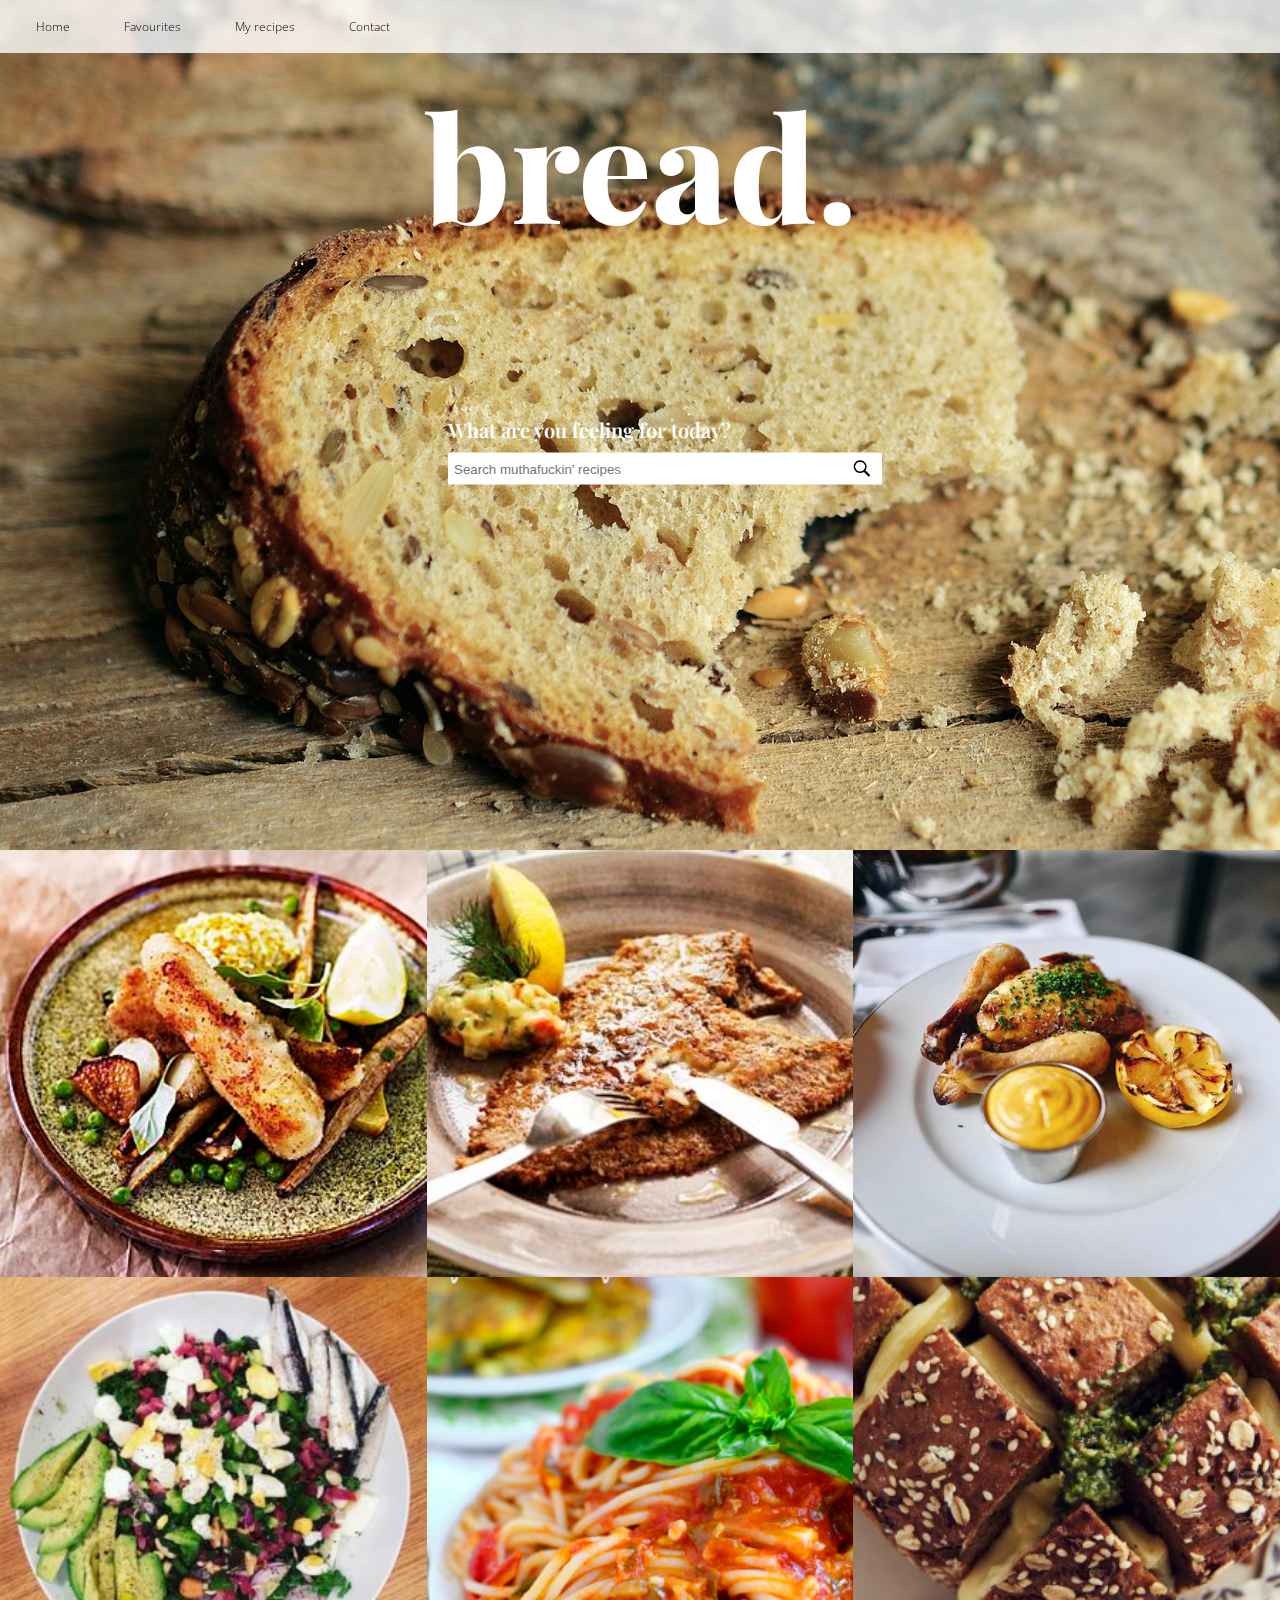
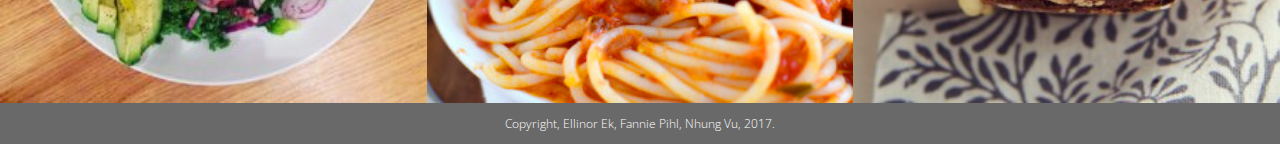
==== index.html @ ef3ef559 "project" ====
<!DOCTYPE html>
<html>
<head>
    <meta charset="UTF-8">
   <link rel="stylesheet" type="text/css" href="main.css">
    <link href="https://fonts.googleapis.com/css?family=Open+Sans" rel="stylesheet">
    <link href="https://fonts.googleapis.com/css?family=Playfair+Display:400,400i,700,700i,900,900i" rel="stylesheet">

    <title>Recept</title>
</head>
 <header class="site-header">
    <nav class="site-nav">
        <ul>
            <li> <a href="index.html">Home</a></li>   
            <li> <a href="#">Favourites</a></li>
            <li> <a href="#">My recipes</a></li>
            <li> <a href="#">Contact</a></li>
        </ul>
    </nav>
  </header> 
     
    <div id="bread"> 
     <h1 class="bread-titel">bread.</h1>
  <div class="wrap">
  <p class="search-title">What are you feeling for today?</p>
   <div class="search">
      <input type="text" class="searchTerm" placeholder="Search muthafuckin' recipes">
      <button type="submit" class="searchButton">
        <!--<i class="fa fa-search"></i>-->
        <img src="img/magnifying.png" class="magnify"/>
     </button>
   </div><!---search-title--->
</div><!--end wrap-->

</div> <!--end bread--> 
     

    
<body>
 

<div class="container">
  <img img src="img/fisk.jpeg" class="image">
  <div class="overlay">
    <div class="text"><a href="fisk.html">Fishy fish</a></div>
  </div>
</div><!--end container-->

<div class="container">
  <img img src="img/stek.jpeg" class="image">
  <div class="overlay">
    <div class="text"><a href="stek.html">Steak</a></div>
  </div>
</div><!--end container-->

<div class="container">
  <img img src="img/chick.png" class="image">
  <div class="overlay">
    <div class="text"><a href="kyckling.html">Chicken</a></div>
  </div>
</div><!--end container-->

<div class="container">
  <img img src="img/sallad.jpg" class="image">
  <div class="overlay">
    <div class="text"><a href="sallad.html">Salad</a></div>
  </div>
</div><!--end container-->


<div class="container">
  <img img src="img/pasta.jpg" class="image">
  <div class="overlay">
    <div class="text"><a href="pasta.html">Pasta</a></div>
  </div>
</div><!--end container-->

<div class="container">
  <img img src="img/bröd.jpg" class="image">
  <div class="overlay">
    <div class="text"><a href="bröd.html">Bread</a></div>
  </div>
</div><!--end container-->


    
</body>
    
<footer>
    <p> Copyright, Ellinor Ek, Fannie Pihl, Nhung Vu, 2017.</p>
</footer>
</html>
---- main.css ----
@import url(https://fonts.googleapis.com/css?family=Open+Sans:700,300,900);
@import url(https://fonts.googleapis.com/css?family=Lato:900);

/* COMMON */
body {
    margin: 0 auto;
    background-image: url(img/wood.png);
    font-family: Open Sans;
    font-weight: 300;
    font-size: 12px;
   
}

a {
  text-decoration: none;
  color: black;
}

/* HEADER */

h1.bread-titel{
    color: white;
    font-size: 146px;
    text-align: center;
    margin: 0;
    padding-top: 66px;
    font-family: 'Playfair Display', serif;
    font-weight:800;
}
/* Headerbilder*/
#bread{
    background-image:url(img/bread.jpg);
    height: 850px;
 
}

#fish{
    background-image:url(img/loser.jpg);
    height: 650px;
    background-size: cover;
    
}
.site-header nav {
    position: fixed;
    top: 0;
    left: 0;
    width: 100%;
    background-color: rgba(255, 255, 255, 0.8);
    padding: 8px 0 8px 0px;
    z-index: 1;
}
.site-header nav ul li {
    position: relative;
    display: inline-block;
    margin-right: 6px;
}
.site-header nav ul li a {
    margin-left: 24px;
    text-decoration: none;
    color: black;
}

.site-header nav ul li a:link,
.site-header nav ul li a:visited {
    display: block;/*block elements so we can add them padding*/
    padding: 10px 12px;
    border-bottom: none;
    text-decoration: none;
}

.site-header nav ul li a:hover {
    color: #7A7A7A;
}   

.site-header nav ul li.current-menu-item a:link,
.site-header nav ul li.current-menu.item a:visited,
.site-header nav ul li.current-page-ancestor a:link,
.site-header nav ul li.current-page-ancestor a:visited {
    font-weight: bold;
    color: #FFF;
}

.site-nav ul {
    margin: 0;
    padding: 0;
}

.site-nav ul li {
    list-style: none;
    float: left;
}

/* SEARCH */

.search-title {
  font-family: 'Playfair Display', serif;
  color: white;
  font-weight: 600;
    font-size: 20px;
    margin: 0;
}

.search {
  width: 100%;
  position: relative;
    margin-top: 10px;
}

.magnify {
  width: 18px;
  margin-top: 4px;
}

.searchTerm {
  float: left;
  width: 100%;
  border: 1px solid #fff;
  padding: 5px;
  height: 20px;
  border-radius: 1px;
  outline: none;
  color: brown;
}

.searchTerm:focus{
  color: #000;
}

.searchButton {
  position: absolute;  
  right: -50px;
  width: 40px;
  height: 32px;
  border: 1px solid #fff;
  background: #fff;
  text-align: center;
  color: #fff;
  border-radius: 1px;
  cursor: pointer;
  font-size: 20px;
}

.wrap{
  width: 30%;
  position: absolute;
  top: 50%;
  left: 50%;
  transform: translate(-50%, -50%);
}

/* Container */ 

.container {
  position: relative;
  width: 33.33%;
  margin: 0;
  float: left;
}

.image {
  display: block;
  width: 100%;
  height: auto;
}

.overlay {
  position: absolute;
  top: 0;
  bottom: 0;
  left: 0;
  right: 0;
  height: 100%;
  width: 100%;
  opacity: 0;
  transition: .5s ease;
  background-color: #efefef;
}

.container:hover .overlay {
  opacity: 0.7;
}

.text {
  color: #000000;
  font-size: 30px;
  position: absolute;
  top: 50%;
  left: 50%;
  transform: translate(-50%, -50%);
  -ms-transform: translate(-50%, -50%);
}

/* FOOTER */

footer{
    background-color: dimgray;
    color: white;
    height: 40px;
    text-align: center;
    padding:0;
    display: table;
    width: 100%;
    margin-top: 20px;
}

/* FISK-SIDAN */

/* HEADER */

.fish-logga {
  margin-left: 24px;
  margin-top: 10px;
  font-family: 'Playfair Display', serif;
  font-weight:600;
}
h1.fish-title {
  color: white;
  font-size: 94px;
  text-align: center;
  margin: 0;
  font-family: 'Playfair Display', serif;
  font-weight:800;
  padding-top: 118px;
}

.fish-recipe {
  font-size: 24px;
  color: #fff;
  font-family: 'Playfair Display', serif;
  font-weight:600;
  margin-left: 48px;
  margin-top: 56px;
  margin-bottom: 44px;
}

/* Container */ 

.bigfish-container {
  margin: 0 auto;
  max-width: 100%;
  margin-left: 88px;
}

.fish-container {
  position: relative;
  width: 33.33%;
  margin: 0;
  float: left;
}

.fish-image {
  display: block;
  width: 75%;
  height: auto;
}

.fish-overlay {
  position: absolute;
  top: 0;
  bottom: 0;
  left: 0;
  right: 0;
  height: 100%;
  width: 75%;
  opacity: 0;
  transition: .5s ease;
  background-color: #efefef;
}

.fish-container:hover .fish-overlay {
  opacity: 0.7;
}

/*.fish-text {
  color: #000000;
  font-size: 30px;
  position: absolute;
  top: 50%;
  left: 50%;
  transform: translate(-50%, -50%);
  -ms-transform: translate(-50%, -50%);
}*/

.fish-rubrik {
  color: #fff;
}
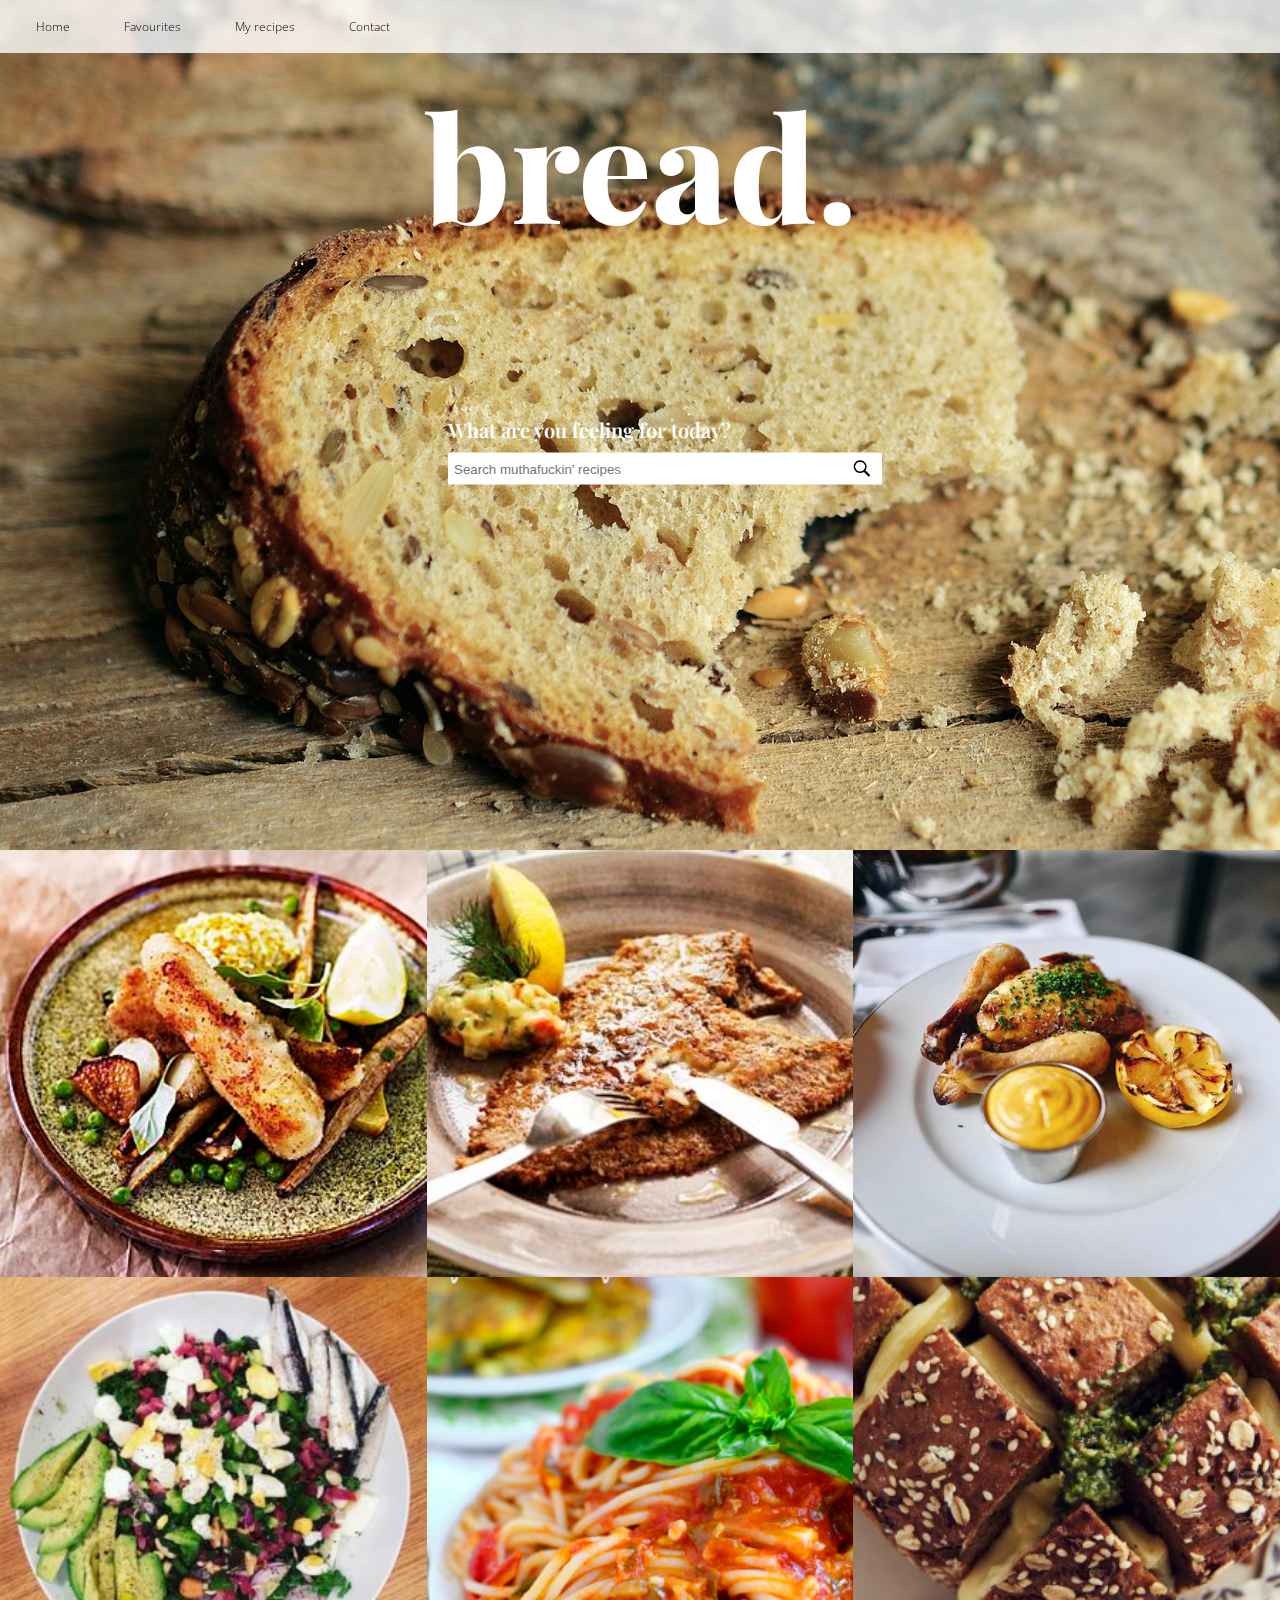
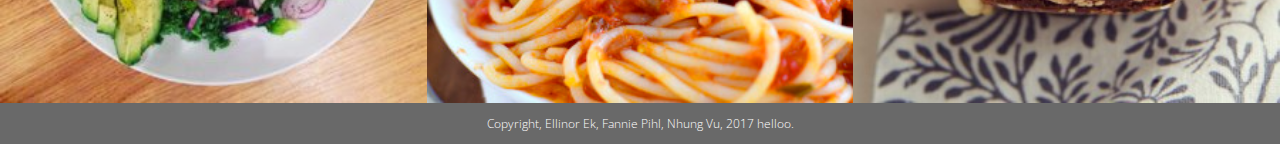
==== commit 8fcb1451: "fannie" ====
--- a/index.html
+++ b/index.html
@@ -87,6 +87,6 @@
 </body>
     
 <footer>
-    <p> Copyright, Ellinor Ek, Fannie Pihl, Nhung Vu, 2017.</p>
+    <p> Copyright, Ellinor Ek, Fannie Pihl, Nhung Vu, 2017 helloo.</p>
 </footer>
 </html>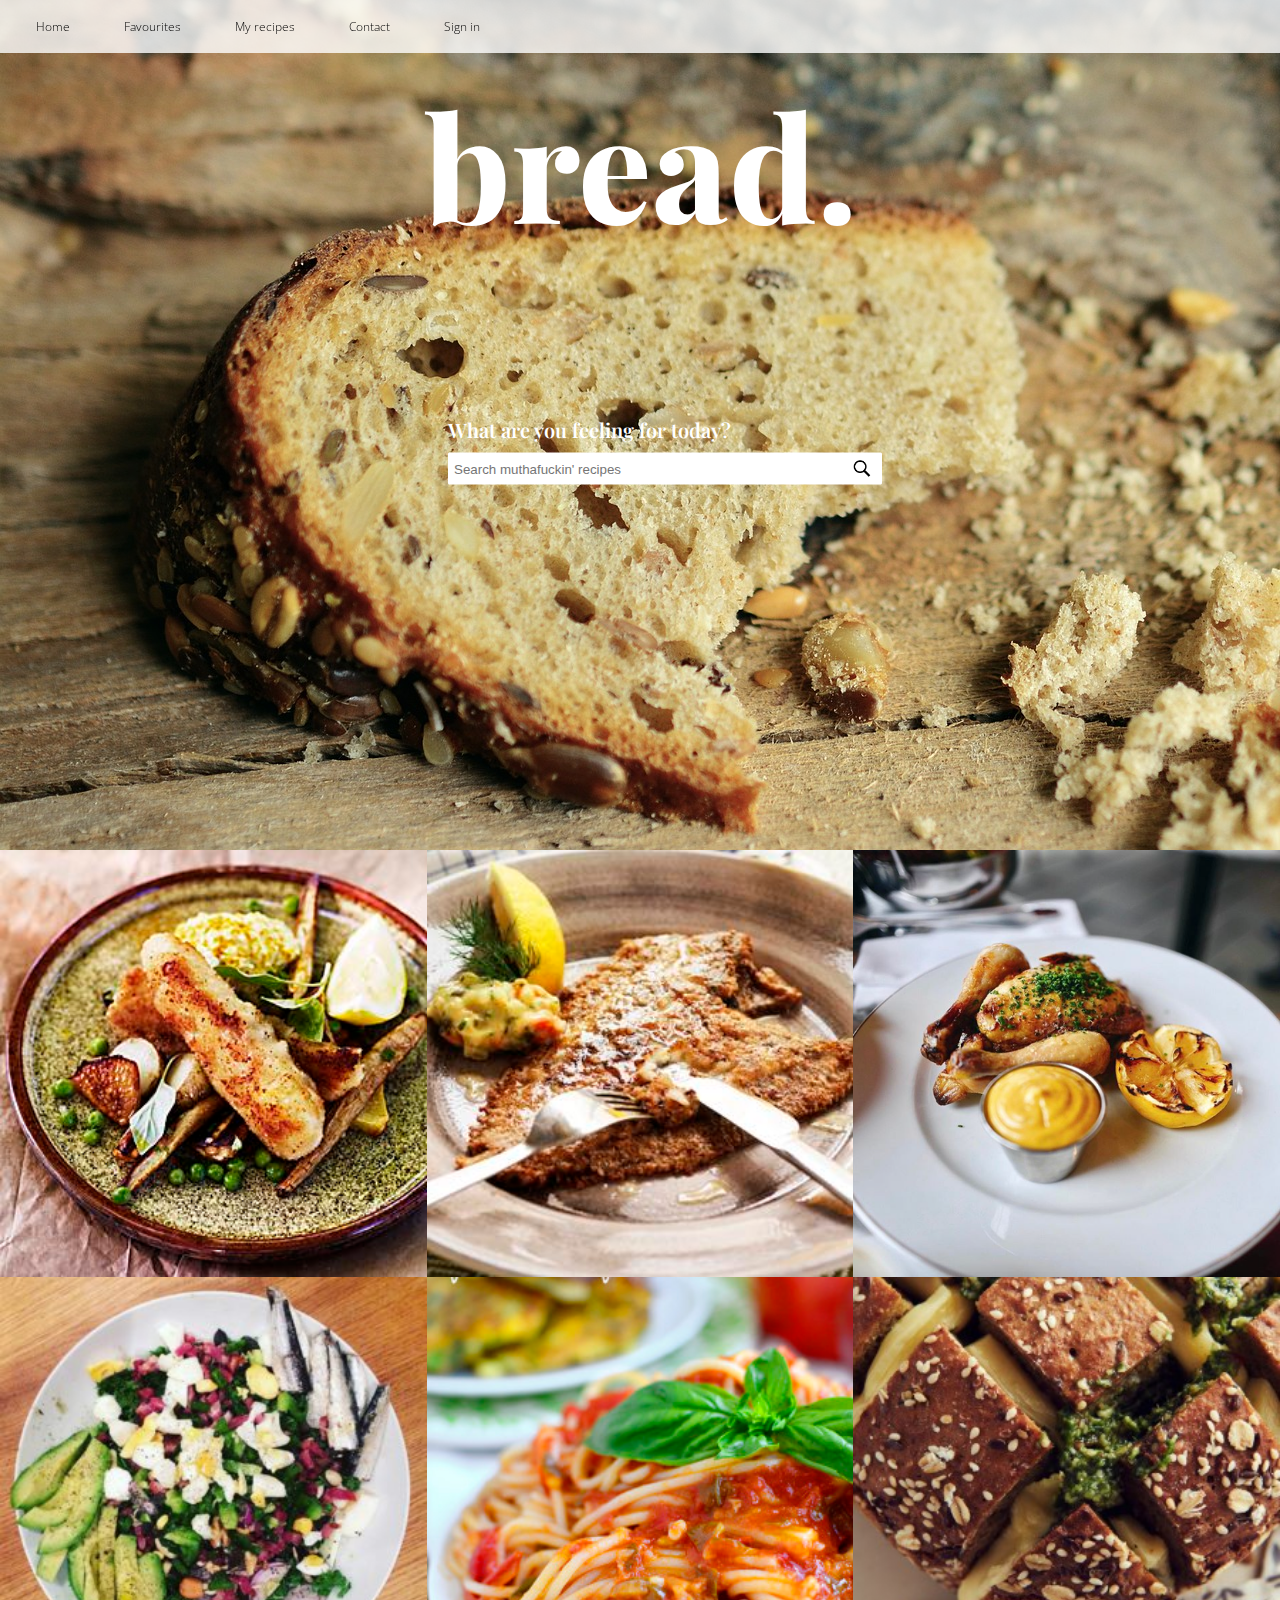
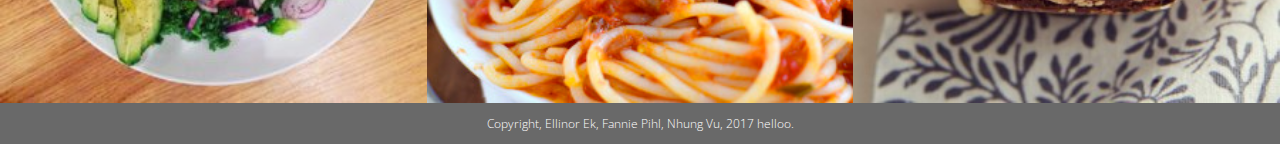
==== commit 1b09607b: "Sign in" ====
--- a/index.html
+++ b/index.html
@@ -15,6 +15,7 @@
             <li> <a href="#">Favourites</a></li>
             <li> <a href="#">My recipes</a></li>
             <li> <a href="#">Contact</a></li>
+            <li> <a href="#">Sign in</a></li>
         </ul>
     </nav>
   </header> 
